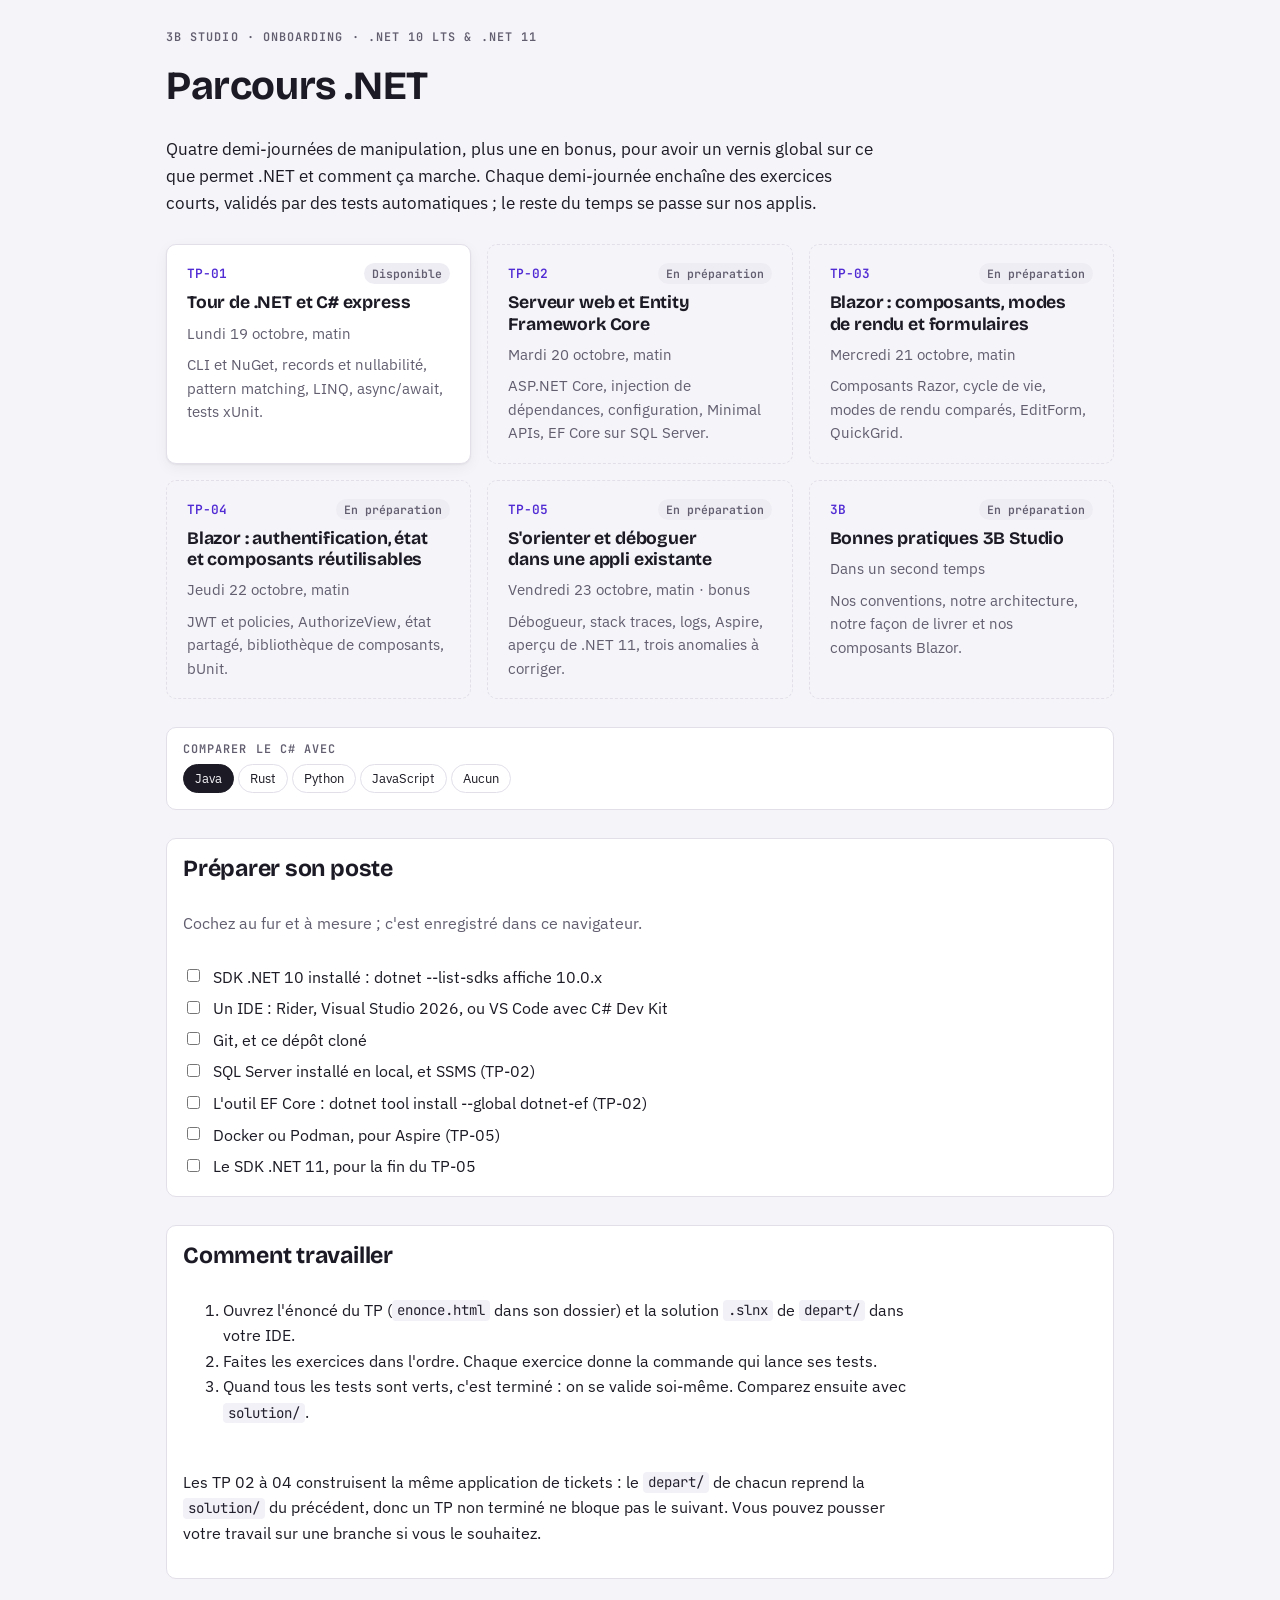
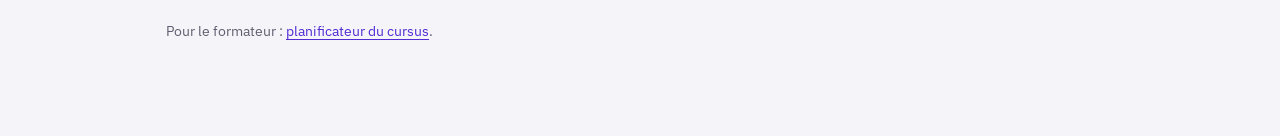
==== index.html @ cf106f36 "Passe les énoncés en HTML interactif, avec comparaison de langages - index.html : page d'accueil du " ====
<!doctype html>
<html lang="fr">
<head>
<meta charset="utf-8">
<meta name="viewport" content="width=device-width, initial-scale=1, viewport-fit=cover">
<title>Parcours .NET 3B Studio</title>
<meta name="claude:viewport-fit-sides" content="cover">
<link rel="preconnect" href="https://fonts.googleapis.com">
<link rel="preconnect" href="https://fonts.gstatic.com" crossorigin>
<link rel="stylesheet" href="https://fonts.googleapis.com/css2?family=Bricolage+Grotesque:opsz,wght@12..96,600;12..96,700&family=IBM+Plex+Sans:wght@400;500;600&family=JetBrains+Mono:wght@400;600&display=swap">
<link rel="stylesheet" href="assets/enonce.css">
</head>
<body data-tp="home">
<div class="page single">
  <main>
    <header class="intro">
      <div class="eyebrow">3B Studio · onboarding · .NET 10 LTS &amp; .NET 11</div>
      <h1>Parcours .NET</h1>
      <p>Quatre demi-journées de manipulation, plus une en bonus, pour avoir un vernis global sur ce que permet .NET et comment ça marche. Chaque demi-journée enchaîne des exercices courts, validés par des tests automatiques ; le reste du temps se passe sur nos applis.</p>
    </header>

    <section class="cards" id="labs" aria-label="Les TP"></section>

    <div class="panel compare-picker"></div>

    <section class="panel">
      <h2>Préparer son poste</h2>
      <p class="muted">Cochez au fur et à mesure ; c'est enregistré dans ce navigateur.</p>
      <ul class="checklist" id="setup"></ul>
    </section>

    <section class="panel">
      <h2>Comment travailler</h2>
      <ol>
        <li>Ouvrez l'énoncé du TP (<code>enonce.html</code> dans son dossier) et la solution <code>.slnx</code> de <code>depart/</code> dans votre IDE.</li>
        <li>Faites les exercices dans l'ordre. Chaque exercice donne la commande qui lance ses tests.</li>
        <li>Quand tous les tests sont verts, c'est terminé : on se valide soi-même. Comparez ensuite avec <code>solution/</code>.</li>
      </ol>
      <p>Les TP 02 à 04 construisent la même application de tickets : le <code>depart/</code> de chacun reprend la <code>solution/</code> du précédent, donc un TP non terminé ne bloque pas le suivant. Vous pouvez pousser votre travail sur une branche si vous le souhaitez.</p>
    </section>

    <p class="muted" style="font-size:.85rem">Pour le formateur : <a href="planning/plan-tp.html">planificateur du cursus</a>.</p>
  </main>
</div>

<script>
(() => {
  "use strict";
  const labs = [
    { code: "TP-01", key: "tp-01", exercises: 7, href: "tp-01-tour-csharp/enonce.html", when: "Lundi 19 octobre, matin", title: "Tour de .NET et C# express", text: "CLI et NuGet, records et nullabilité, pattern matching, LINQ, async/await, tests xUnit." },
    { code: "TP-02", key: "tp-02", exercises: 8, href: "", when: "Mardi 20 octobre, matin", title: "Serveur web et Entity Framework Core", text: "ASP.NET Core, injection de dépendances, configuration, Minimal APIs, EF Core sur SQL Server." },
    { code: "TP-03", key: "tp-03", exercises: 7, href: "", when: "Mercredi 21 octobre, matin", title: "Blazor : composants, modes de rendu et formulaires", text: "Composants Razor, cycle de vie, modes de rendu comparés, EditForm, QuickGrid." },
    { code: "TP-04", key: "tp-04", exercises: 7, href: "", when: "Jeudi 22 octobre, matin", title: "Blazor : authentification, état et composants réutilisables", text: "JWT et policies, AuthorizeView, état partagé, bibliothèque de composants, bUnit." },
    { code: "TP-05", key: "tp-05", exercises: 6, href: "", when: "Vendredi 23 octobre, matin · bonus", title: "S'orienter et déboguer dans une appli existante", text: "Débogueur, stack traces, logs, Aspire, aperçu de .NET 11, trois anomalies à corriger." },
    { code: "3B", key: "3b", exercises: 0, href: "", when: "Dans un second temps", title: "Bonnes pratiques 3B Studio", text: "Nos conventions, notre architecture, notre façon de livrer et nos composants Blazor." },
  ];
  const setup = [
    "SDK .NET 10 installé : dotnet --list-sdks affiche 10.0.x",
    "Un IDE : Rider, Visual Studio 2026, ou VS Code avec C# Dev Kit",
    "Git, et ce dépôt cloné",
    "SQL Server installé en local, et SSMS (TP-02)",
    "L'outil EF Core : dotnet tool install --global dotnet-ef (TP-02)",
    "Docker ou Podman, pour Aspire (TP-05)",
    "Le SDK .NET 11, pour la fin du TP-05",
  ];
  const read = key => { try { return JSON.parse(localStorage.getItem(key) || "null"); } catch (e) { return null; } };
  const esc = value => String(value).replace(/[&<>"]/g, c => ({ "&": "&amp;", "<": "&lt;", ">": "&gt;", '"': "&quot;" }[c]));

  document.getElementById("labs").innerHTML = labs.map(lab => {
    const saved = read(`tpnet:${lab.key}:v1`);
    const done = saved && saved.done ? Object.values(saved.done).filter(Boolean).length : 0;
    const status = lab.href
      ? `<span class="status ${done && done >= lab.exercises ? "ready" : ""}">${done ? `${done} / ${lab.exercises} faits` : "Disponible"}</span>`
      : `<span class="status">En préparation</span>`;
    const inner = `<div class="top"><span class="code">${esc(lab.code)}</span>${status}</div>
      <h3>${esc(lab.title)}</h3><p>${esc(lab.when)}</p><p>${esc(lab.text)}</p>`;
    return lab.href ? `<a class="card" href="${esc(lab.href)}">${inner}</a>` : `<div class="card soon">${inner}</div>`;
  }).join("");

  const checked = read("tpnet:setup:v1") || {};
  const list = document.getElementById("setup");
  list.innerHTML = setup.map((item, i) => `<li><label><input type="checkbox" data-setup="${i}" ${checked[i] ? "checked" : ""}> <span>${esc(item)}</span></label></li>`).join("");
  list.addEventListener("change", event => {
    checked[event.target.dataset.setup] = event.target.checked;
    try { localStorage.setItem("tpnet:setup:v1", JSON.stringify(checked)); } catch (e) { /* ignore */ }
  });
})();
</script>
<script src="assets/enonce.js"></script>
</body>
</html>
---- assets/enonce.css ----
/*
  Shared stylesheet for every lab statement (tp-XX/enonce.html) and the course home page (index.html).
  Layout: a sticky side panel (exercises, progress) next to a reading column of about 72 characters.
*/
:root {
  --bg: #f5f4f8;
  --surface: #ffffff;
  --sunken: #efedf4;
  --ink: #1c1a24;
  --muted: #625e70;
  --line: #e2dfe9;
  --accent: #512bd4;
  --accent-soft: #ece7fb;
  --accent-ink: #ffffff;
  --done: #137a3a;
  --done-soft: #e4f4ea;
  --warn: #9a5b00;
  --warn-soft: #fbf0dc;
  --code-bg: #f3f1f8;
  --code-ink: #24212e;
  --hl-keyword: #6f2fd6;
  --hl-string: #0f7a52;
  --hl-number: #a34a00;
  --hl-comment: #7d7890;
  --hl-type: #1f5fd6;
  --hl-attr: #9b2c6b;
  --shadow: 0 1px 2px rgb(28 26 36 / .06), 0 4px 14px rgb(28 26 36 / .05);
  --f-display: "Bricolage Grotesque", "Segoe UI", system-ui, sans-serif;
  --f-body: "IBM Plex Sans", "Segoe UI", system-ui, sans-serif;
  --f-mono: "JetBrains Mono", ui-monospace, "Cascadia Code", Consolas, monospace;
  --r: 10px;
}
@media (prefers-color-scheme: dark) {
  :root:not([data-theme="light"]) {
    --bg: #131118; --surface: #1c1a23; --sunken: #17151d; --ink: #ecebf2; --muted: #a29eb1; --line: #2f2c3a;
    --accent: #a08bf5; --accent-soft: #2a2343; --accent-ink: #15121f; --done: #4cc27a; --done-soft: #16301f;
    --warn: #e3a13a; --warn-soft: #33270f; --code-bg: #17151e; --code-ink: #e4e1ee;
    --hl-keyword: #b49cff; --hl-string: #6fd3a2; --hl-number: #f0a661; --hl-comment: #8a859c; --hl-type: #7fb0ff; --hl-attr: #f08ac0;
    --shadow: 0 1px 2px rgb(0 0 0 / .3);
    color-scheme: dark;
  }
}
:root[data-theme="dark"] {
  --bg: #131118; --surface: #1c1a23; --sunken: #17151d; --ink: #ecebf2; --muted: #a29eb1; --line: #2f2c3a;
  --accent: #a08bf5; --accent-soft: #2a2343; --accent-ink: #15121f; --done: #4cc27a; --done-soft: #16301f;
  --warn: #e3a13a; --warn-soft: #33270f; --code-bg: #17151e; --code-ink: #e4e1ee;
  --hl-keyword: #b49cff; --hl-string: #6fd3a2; --hl-number: #f0a661; --hl-comment: #8a859c; --hl-type: #7fb0ff; --hl-attr: #f08ac0;
  --shadow: 0 1px 2px rgb(0 0 0 / .3);
  color-scheme: dark;
}

*, *::before, *::after { box-sizing: border-box; }
html { scroll-padding-top: 16px; }
body { margin: 0; background: var(--bg); color: var(--ink); font: 16px/1.6 var(--f-body); }
:focus-visible { outline: 2px solid var(--accent); outline-offset: 2px; }
a { color: var(--accent); text-underline-offset: 3px; }
h1, h2, h3 { font-family: var(--f-display); letter-spacing: -.01em; text-wrap: balance; line-height: 1.2; }
h1 { font-size: clamp(1.8rem, 4vw, 2.5rem); margin: .2em 0 .4em; }
h2 { font-size: 1.45rem; margin: 0; }
h3 { font-size: 1.08rem; margin: 1.6em 0 .4em; }
p, li { max-width: 72ch; }
code { font-family: var(--f-mono); font-size: .88em; background: var(--code-bg); color: var(--code-ink); padding: .1em .35em; border-radius: 4px; }
:not(pre) > code { overflow-wrap: anywhere; }
kbd { font-family: var(--f-mono); font-size: .85em; border: 1px solid var(--line); border-bottom-width: 2px; border-radius: 4px; padding: 0 .35em; background: var(--surface); }
table { border-collapse: collapse; width: 100%; font-size: .93rem; }
th, td { text-align: left; padding: 8px 10px; border-bottom: 1px solid var(--line); vertical-align: top; }
th { font: 600 .72rem/1.2 var(--f-mono); letter-spacing: .07em; text-transform: uppercase; color: var(--muted); }
.table-wrap { overflow-x: auto; margin: 1em 0; }
button { font: inherit; color: inherit; cursor: pointer; }

.eyebrow { font: 600 .74rem/1 var(--f-mono); letter-spacing: .09em; text-transform: uppercase; color: var(--muted); }
.muted { color: var(--muted); }

/* Page layout */
.page { display: grid; grid-template-columns: 270px minmax(0, 1fr); gap: 40px; max-width: 1180px; margin: 0 auto;
  padding-block: 32px 80px; padding-left: max(16px, env(safe-area-inset-left, 0px)); padding-right: max(16px, env(safe-area-inset-right, 0px)); }
.page.single { grid-template-columns: minmax(0, 1fr); max-width: 980px; }
main { min-width: 0; display: grid; gap: 28px; align-content: start; }
/* Grid children default to min-width: auto and would grow to fit wide code blocks. */
main > *, .intro > *, .panel > *, .side > *, .exercise > * { min-width: 0; }
.intro { display: grid; gap: 10px; }
.intro p { margin: 0; font-size: 1.05rem; }

/* Side panel */
.side { position: sticky; top: 16px; align-self: start; display: grid; gap: 16px; max-height: calc(100vh - 32px); overflow: auto; }
.side .home { font-size: .88rem; text-decoration: none; }
.panel { background: var(--surface); border: 1px solid var(--line); border-radius: var(--r); padding: 16px; display: grid; gap: 12px; }
.progress-num { font: 700 1.6rem/1 var(--f-display); font-variant-numeric: tabular-nums; }
.bar { height: 8px; border-radius: 99px; background: var(--sunken); overflow: hidden; }
.bar i { display: block; height: 100%; background: var(--done); width: 0; transition: width .3s; }
@media (prefers-reduced-motion: reduce) { .bar i { transition: none; } }
.toc { list-style: none; padding: 0; margin: 0; display: grid; gap: 2px; }
.toc a { display: grid; grid-template-columns: 20px minmax(0, 1fr) auto; gap: 8px; align-items: baseline; padding: 6px 8px; border-radius: 7px; color: var(--ink); text-decoration: none; font-size: .9rem; line-height: 1.35; }
.toc a:hover { background: var(--sunken); }
.toc a.current { background: var(--accent-soft); }
.toc .n { font: 600 .78rem var(--f-mono); color: var(--accent); }
.toc .t { font: .75rem var(--f-mono); color: var(--muted); white-space: nowrap; }
.toc li.done .n::before { content: "✓"; color: var(--done); }
.toc li.done .n span { display: none; }
.toc li.done .label { color: var(--muted); text-decoration: line-through; text-decoration-color: var(--line); }
.side-actions { display: flex; flex-wrap: wrap; gap: 6px; }

/* Buttons */
.btn { border: 1px solid var(--line); background: var(--surface); border-radius: 8px; padding: 6px 12px; font-size: .86rem; font-weight: 500; display: inline-flex; gap: 6px; align-items: center; }
.btn:hover { border-color: var(--accent); }
.btn.primary { background: var(--accent); border-color: var(--accent); color: var(--accent-ink); }
.btn.ghost { border-color: transparent; background: transparent; color: var(--muted); }
.btn.ghost:hover { background: var(--sunken); color: var(--ink); }

/* Exercise card */
.exercise { background: var(--surface); border: 1px solid var(--line); border-radius: var(--r); box-shadow: var(--shadow); padding: 22px 26px 26px; scroll-margin-top: 16px; }
.exercise.is-done { border-color: color-mix(in srgb, var(--done) 45%, var(--line)); }
.ex-head { display: flex; flex-wrap: wrap; align-items: center; justify-content: space-between; gap: 10px 16px; margin-bottom: 6px; }
.ex-head .num { font: 600 .78rem var(--f-mono); color: var(--accent); letter-spacing: .06em; text-transform: uppercase; }
.ex-tools { display: flex; flex-wrap: wrap; gap: 8px; align-items: center; }
.chip { font: 500 .78rem var(--f-mono); padding: 4px 9px; border-radius: 99px; background: var(--sunken); color: var(--muted); white-space: nowrap; font-variant-numeric: tabular-nums; }
.chip.over { background: var(--warn-soft); color: var(--warn); }
.done-toggle { display: inline-flex; align-items: center; gap: 7px; font-size: .86rem; font-weight: 600; border: 1px solid var(--line); border-radius: 8px; padding: 5px 11px; cursor: pointer; }
.done-toggle input { accent-color: var(--done); width: 16px; height: 16px; margin: 0; }
.is-done .done-toggle { background: var(--done-soft); border-color: transparent; color: var(--done); }
.timer { font-variant-numeric: tabular-nums; }
.timer.running { border-color: var(--accent); color: var(--accent); }
.exercise > *:last-child { margin-bottom: 0; }
.exercise ol, .exercise ul { padding-left: 1.3em; }
.exercise li + li { margin-top: .3em; }

/* Test command */
.tests { margin: 14px 0; padding: 12px 14px; border-radius: 8px; background: var(--accent-soft); display: grid; gap: 6px; }
.tests .lbl { font: 600 .72rem var(--f-mono); letter-spacing: .07em; text-transform: uppercase; color: var(--accent); }
.tests pre { margin: 0; background: var(--surface); }

/* Code blocks */
pre { position: relative; margin: 1em 0; padding: 34px 16px 14px; background: var(--code-bg); color: var(--code-ink); border-radius: 8px; overflow-x: auto; font: .84rem/1.55 var(--f-mono); }
pre code { background: none; padding: 0; font-size: inherit; color: inherit; }
.copy { position: absolute; top: 6px; right: 6px; font: 500 .72rem var(--f-mono); padding: 3px 8px; border-radius: 6px; border: 1px solid var(--line); background: var(--surface); color: var(--muted); opacity: .85; }
.copy:hover { opacity: 1; color: var(--ink); }
.hljs-keyword, .hljs-built_in, .hljs-literal { color: var(--hl-keyword); }
.hljs-string, .hljs-char { color: var(--hl-string); }
.hljs-number { color: var(--hl-number); }
.hljs-comment { color: var(--hl-comment); font-style: italic; }
.hljs-title, .hljs-type, .hljs-class .hljs-title, .hljs-title.class_ { color: var(--hl-type); }
.hljs-attr, .hljs-attribute, .hljs-meta, .hljs-tag .hljs-name, .hljs-name { color: var(--hl-attr); }
.hljs-variable, .hljs-params { color: inherit; }

/* Hints, answers and reveals */
details { border: 1px solid var(--line); border-radius: 8px; margin: .8em 0; background: var(--surface); }
details > summary { cursor: pointer; padding: 9px 14px; font-weight: 600; font-size: .92rem; list-style: none; display: flex; gap: 8px; align-items: center; }
details > summary::-webkit-details-marker { display: none; }
details > summary::before { content: "›"; font-family: var(--f-mono); color: var(--accent); transition: transform .15s; }
details[open] > summary::before { transform: rotate(90deg); }
@media (prefers-reduced-motion: reduce) { details > summary::before { transition: none; } }
details > :not(summary) { margin-left: 14px; margin-right: 14px; }
details > :last-child { margin-bottom: 12px; }
details.hint > summary { color: var(--warn); }
details.answer > summary { color: var(--done); }
.hints { display: grid; gap: 0; }
.hints details[aria-disabled="true"] > summary { opacity: .5; cursor: not-allowed; }

/* Bridge from Java / Rust / JS */
.bridge { margin: 1.2em 0 0; border-left: 3px solid var(--accent); padding: 4px 0 4px 16px; }
.bridge > .lbl { font: 600 .72rem var(--f-mono); letter-spacing: .07em; text-transform: uppercase; color: var(--accent); }
.bridge p { margin: .3em 0; }

/* Side-by-side comparison: C# always on the left, the chosen language on the right */
.compare { display: grid; grid-template-columns: repeat(auto-fit, minmax(280px, 1fr)); gap: 10px; margin-top: .7em; }
.compare figure { margin: 0; min-width: 0; display: grid; gap: 4px; align-content: start; }
.compare figcaption { font: 600 .72rem var(--f-mono); letter-spacing: .06em; text-transform: uppercase; color: var(--muted); }
.compare figure.cs figcaption { color: var(--accent); }
.compare pre { margin: 0; height: 100%; }
.compare .missing { font-size: .85rem; color: var(--muted); padding: 12px 14px; border: 1px dashed var(--line); border-radius: 8px; }
.picker { display: grid; gap: 8px; }
.picker .choices { display: flex; flex-wrap: wrap; gap: 4px; }
.picker button { border: 1px solid var(--line); background: var(--surface); border-radius: 99px; padding: 3px 11px; font-size: .82rem; color: var(--ink); }
.picker button[aria-pressed="true"] { background: var(--ink); color: var(--bg); border-color: var(--ink); }
[data-lang][hidden] { display: none !important; }

/* Questions */
ol.questions > li { margin-top: .9em; }
ol.questions details { margin: .4em 0 0; }

/* Summary of the session */
.summary-table td:last-child, .summary-table th:last-child { text-align: right; font-variant-numeric: tabular-nums; }
.copybox { width: 100%; min-height: 140px; font: .8rem/1.5 var(--f-mono); border: 1px solid var(--line); border-radius: 8px; padding: 10px; background: var(--bg); color: var(--ink); }
.toast { position: fixed; left: 50%; bottom: calc(18px + env(safe-area-inset-bottom, 0px)); transform: translateX(-50%); background: var(--ink); color: var(--bg); padding: 9px 16px; border-radius: 8px; font-size: .88rem; z-index: 20; max-width: calc(100% - 32px); }

/* Course home page */
.cards { display: grid; grid-template-columns: repeat(auto-fill, minmax(280px, 1fr)); gap: 16px; }
.card { background: var(--surface); border: 1px solid var(--line); border-radius: var(--r); padding: 18px 20px; display: grid; gap: 8px; align-content: start; text-decoration: none; color: var(--ink); box-shadow: var(--shadow); }
a.card:hover { border-color: var(--accent); }
.card .top { display: flex; justify-content: space-between; gap: 8px; align-items: baseline; }
.card .code { font: 600 .8rem var(--f-mono); color: var(--accent); }
.card h3 { margin: 0; font-size: 1.1rem; }
.card p { margin: 0; font-size: .92rem; color: var(--muted); }
.card.soon { box-shadow: none; background: transparent; border-style: dashed; }
.status { font: 600 .72rem var(--f-mono); padding: 3px 8px; border-radius: 99px; background: var(--sunken); color: var(--muted); white-space: nowrap; }
.status.ready { background: var(--done-soft); color: var(--done); }
.checklist { list-style: none; padding: 0; margin: 0; display: grid; gap: 6px; }
.checklist label { display: flex; gap: 10px; align-items: flex-start; cursor: pointer; }
.checklist input { margin-top: .35em; accent-color: var(--done); }

@media (max-width: 900px) {
  .page { grid-template-columns: minmax(0, 1fr); gap: 20px; }
  .side { position: static; max-height: none; }
  .exercise { padding: 18px 16px 20px; }
}
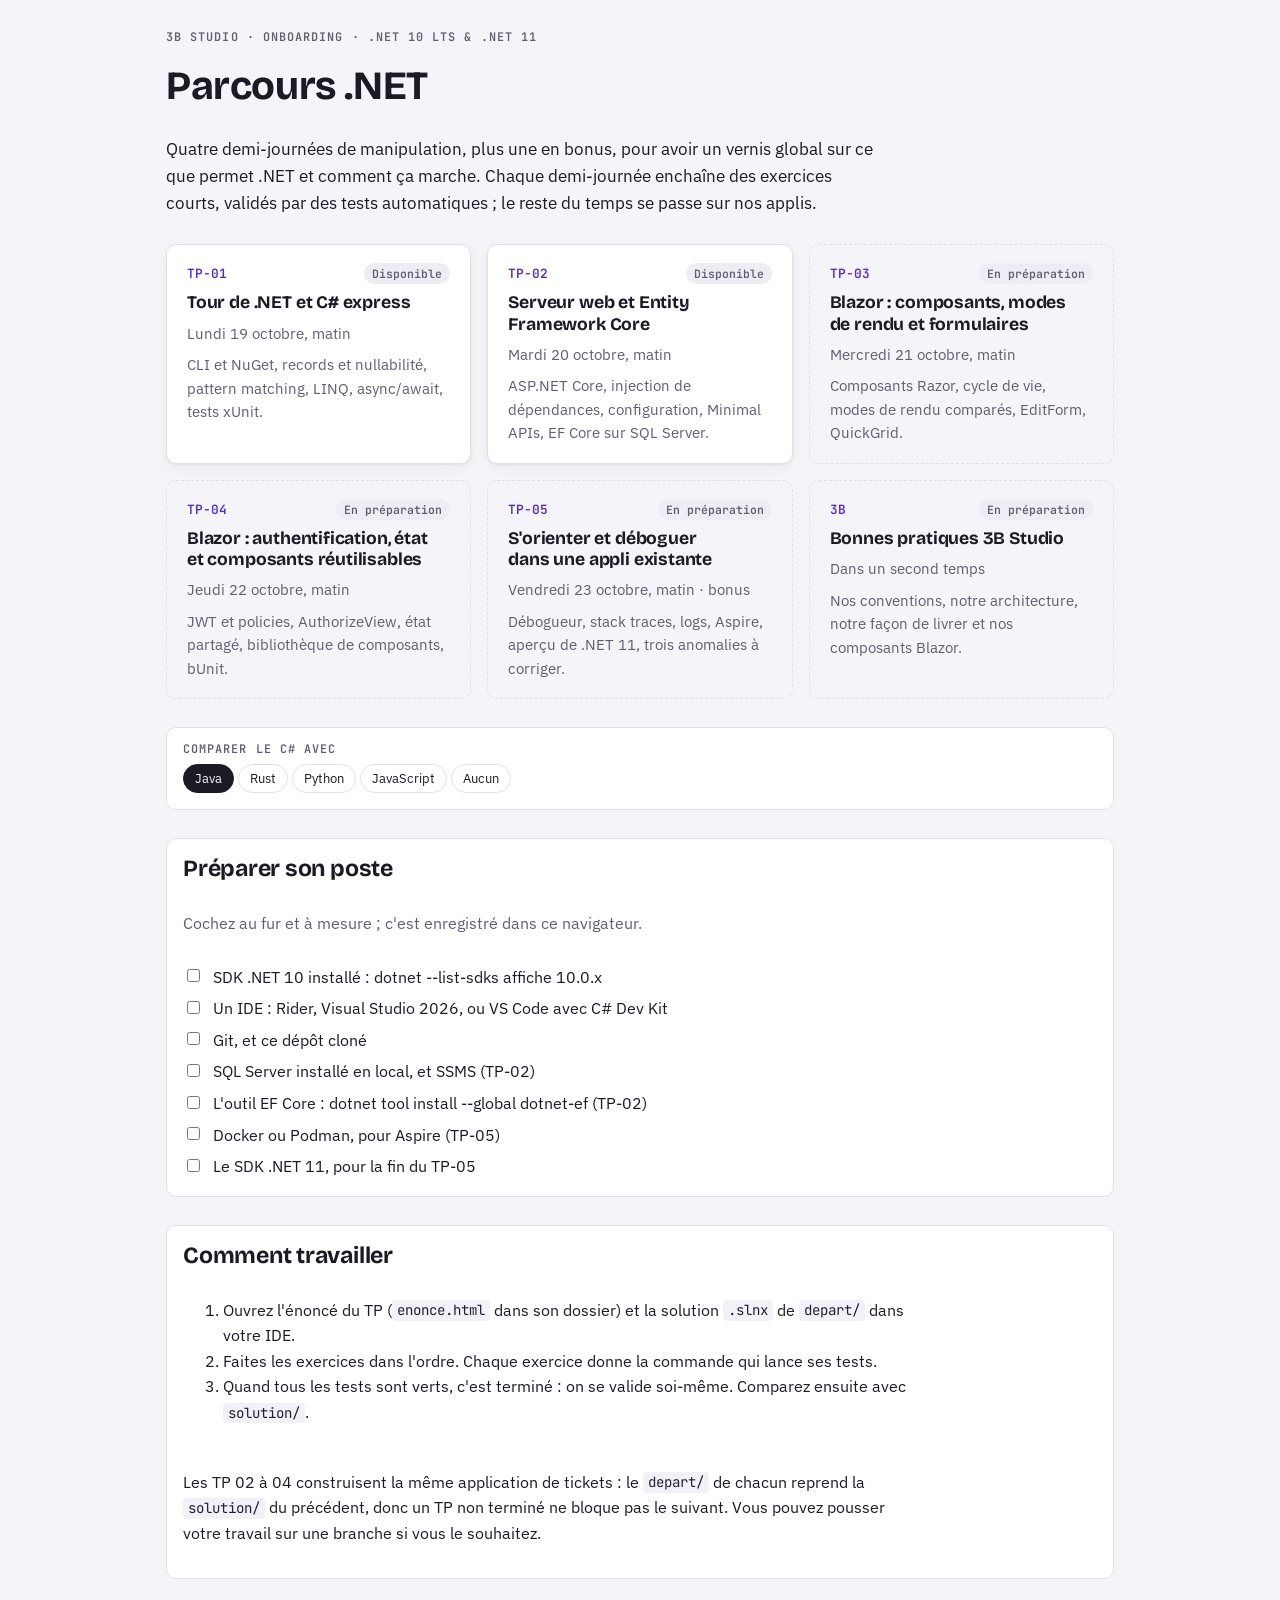
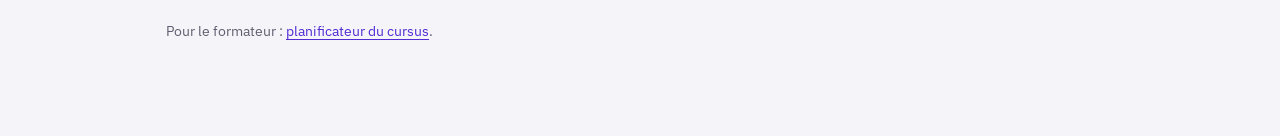
==== commit 219426a5: "Rédige le TP-02 : serveur web et Entity Framework Core - énoncé interactif des 8 exercices (middlewa" ====
--- a/index.html
+++ b/index.html
@@ -48,7 +48,7 @@
   "use strict";
   const labs = [
     { code: "TP-01", key: "tp-01", exercises: 7, href: "tp-01-tour-csharp/enonce.html", when: "Lundi 19 octobre, matin", title: "Tour de .NET et C# express", text: "CLI et NuGet, records et nullabilité, pattern matching, LINQ, async/await, tests xUnit." },
-    { code: "TP-02", key: "tp-02", exercises: 8, href: "", when: "Mardi 20 octobre, matin", title: "Serveur web et Entity Framework Core", text: "ASP.NET Core, injection de dépendances, configuration, Minimal APIs, EF Core sur SQL Server." },
+    { code: "TP-02", key: "tp-02", exercises: 8, href: "tp-02-web-ef-core/enonce.html", when: "Mardi 20 octobre, matin", title: "Serveur web et Entity Framework Core", text: "ASP.NET Core, injection de dépendances, configuration, Minimal APIs, EF Core sur SQL Server." },
     { code: "TP-03", key: "tp-03", exercises: 7, href: "", when: "Mercredi 21 octobre, matin", title: "Blazor : composants, modes de rendu et formulaires", text: "Composants Razor, cycle de vie, modes de rendu comparés, EditForm, QuickGrid." },
     { code: "TP-04", key: "tp-04", exercises: 7, href: "", when: "Jeudi 22 octobre, matin", title: "Blazor : authentification, état et composants réutilisables", text: "JWT et policies, AuthorizeView, état partagé, bibliothèque de composants, bUnit." },
     { code: "TP-05", key: "tp-05", exercises: 6, href: "", when: "Vendredi 23 octobre, matin · bonus", title: "S'orienter et déboguer dans une appli existante", text: "Débogueur, stack traces, logs, Aspire, aperçu de .NET 11, trois anomalies à corriger." },
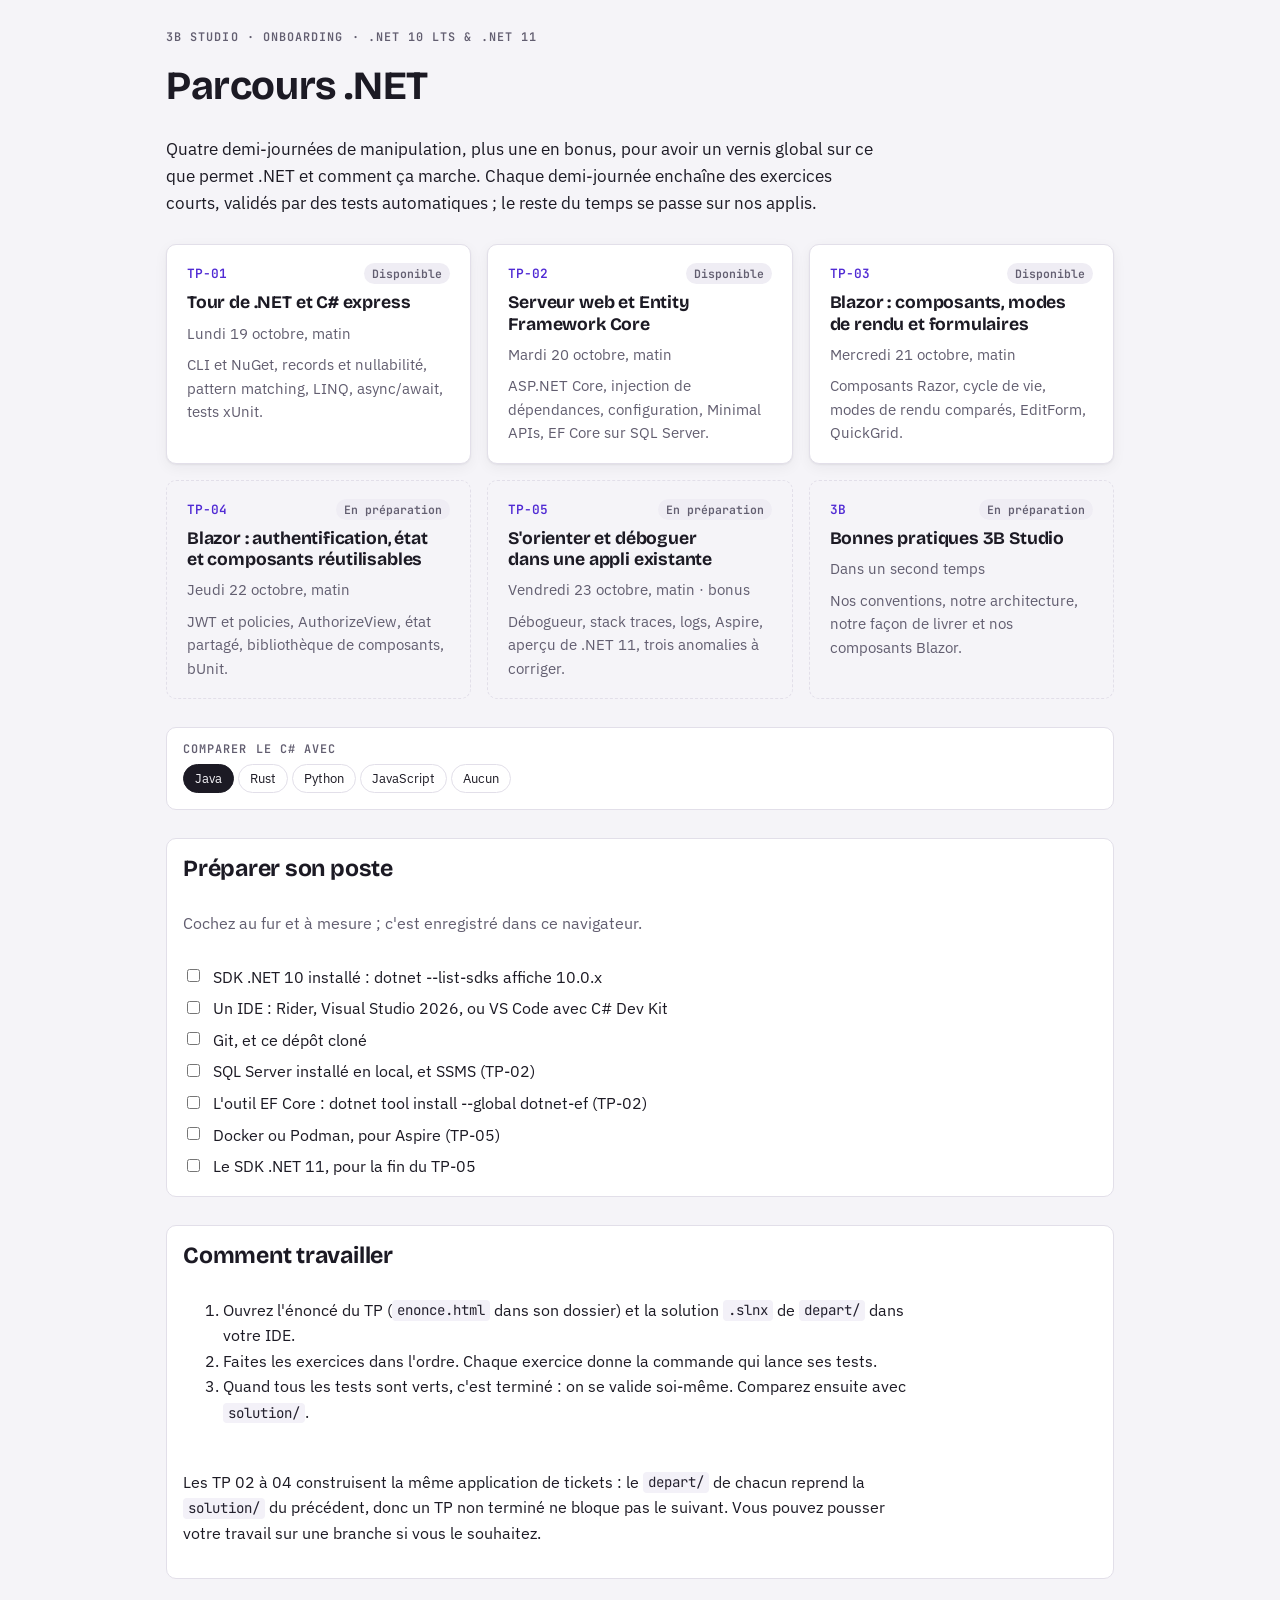
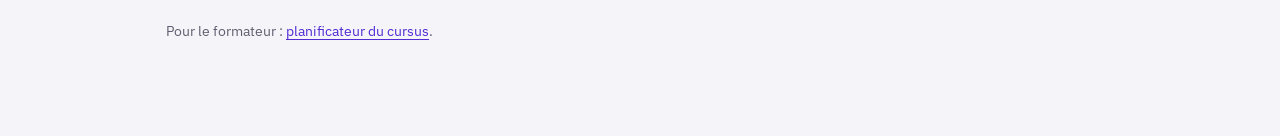
==== commit ebc1fcc3: "Rédige le TP-03 : Blazor, composants, modes de rendu et formulaires - énoncé interactif des 7 exerci" ====
--- a/index.html
+++ b/index.html
@@ -49,7 +49,7 @@
   const labs = [
     { code: "TP-01", key: "tp-01", exercises: 7, href: "tp-01-tour-csharp/enonce.html", when: "Lundi 19 octobre, matin", title: "Tour de .NET et C# express", text: "CLI et NuGet, records et nullabilité, pattern matching, LINQ, async/await, tests xUnit." },
     { code: "TP-02", key: "tp-02", exercises: 8, href: "tp-02-web-ef-core/enonce.html", when: "Mardi 20 octobre, matin", title: "Serveur web et Entity Framework Core", text: "ASP.NET Core, injection de dépendances, configuration, Minimal APIs, EF Core sur SQL Server." },
-    { code: "TP-03", key: "tp-03", exercises: 7, href: "", when: "Mercredi 21 octobre, matin", title: "Blazor : composants, modes de rendu et formulaires", text: "Composants Razor, cycle de vie, modes de rendu comparés, EditForm, QuickGrid." },
+    { code: "TP-03", key: "tp-03", exercises: 7, href: "tp-03-blazor-composants/enonce.html", when: "Mercredi 21 octobre, matin", title: "Blazor : composants, modes de rendu et formulaires", text: "Composants Razor, cycle de vie, modes de rendu comparés, EditForm, QuickGrid." },
     { code: "TP-04", key: "tp-04", exercises: 7, href: "", when: "Jeudi 22 octobre, matin", title: "Blazor : authentification, état et composants réutilisables", text: "JWT et policies, AuthorizeView, état partagé, bibliothèque de composants, bUnit." },
     { code: "TP-05", key: "tp-05", exercises: 6, href: "", when: "Vendredi 23 octobre, matin · bonus", title: "S'orienter et déboguer dans une appli existante", text: "Débogueur, stack traces, logs, Aspire, aperçu de .NET 11, trois anomalies à corriger." },
     { code: "3B", key: "3b", exercises: 0, href: "", when: "Dans un second temps", title: "Bonnes pratiques 3B Studio", text: "Nos conventions, notre architecture, notre façon de livrer et nos composants Blazor." },
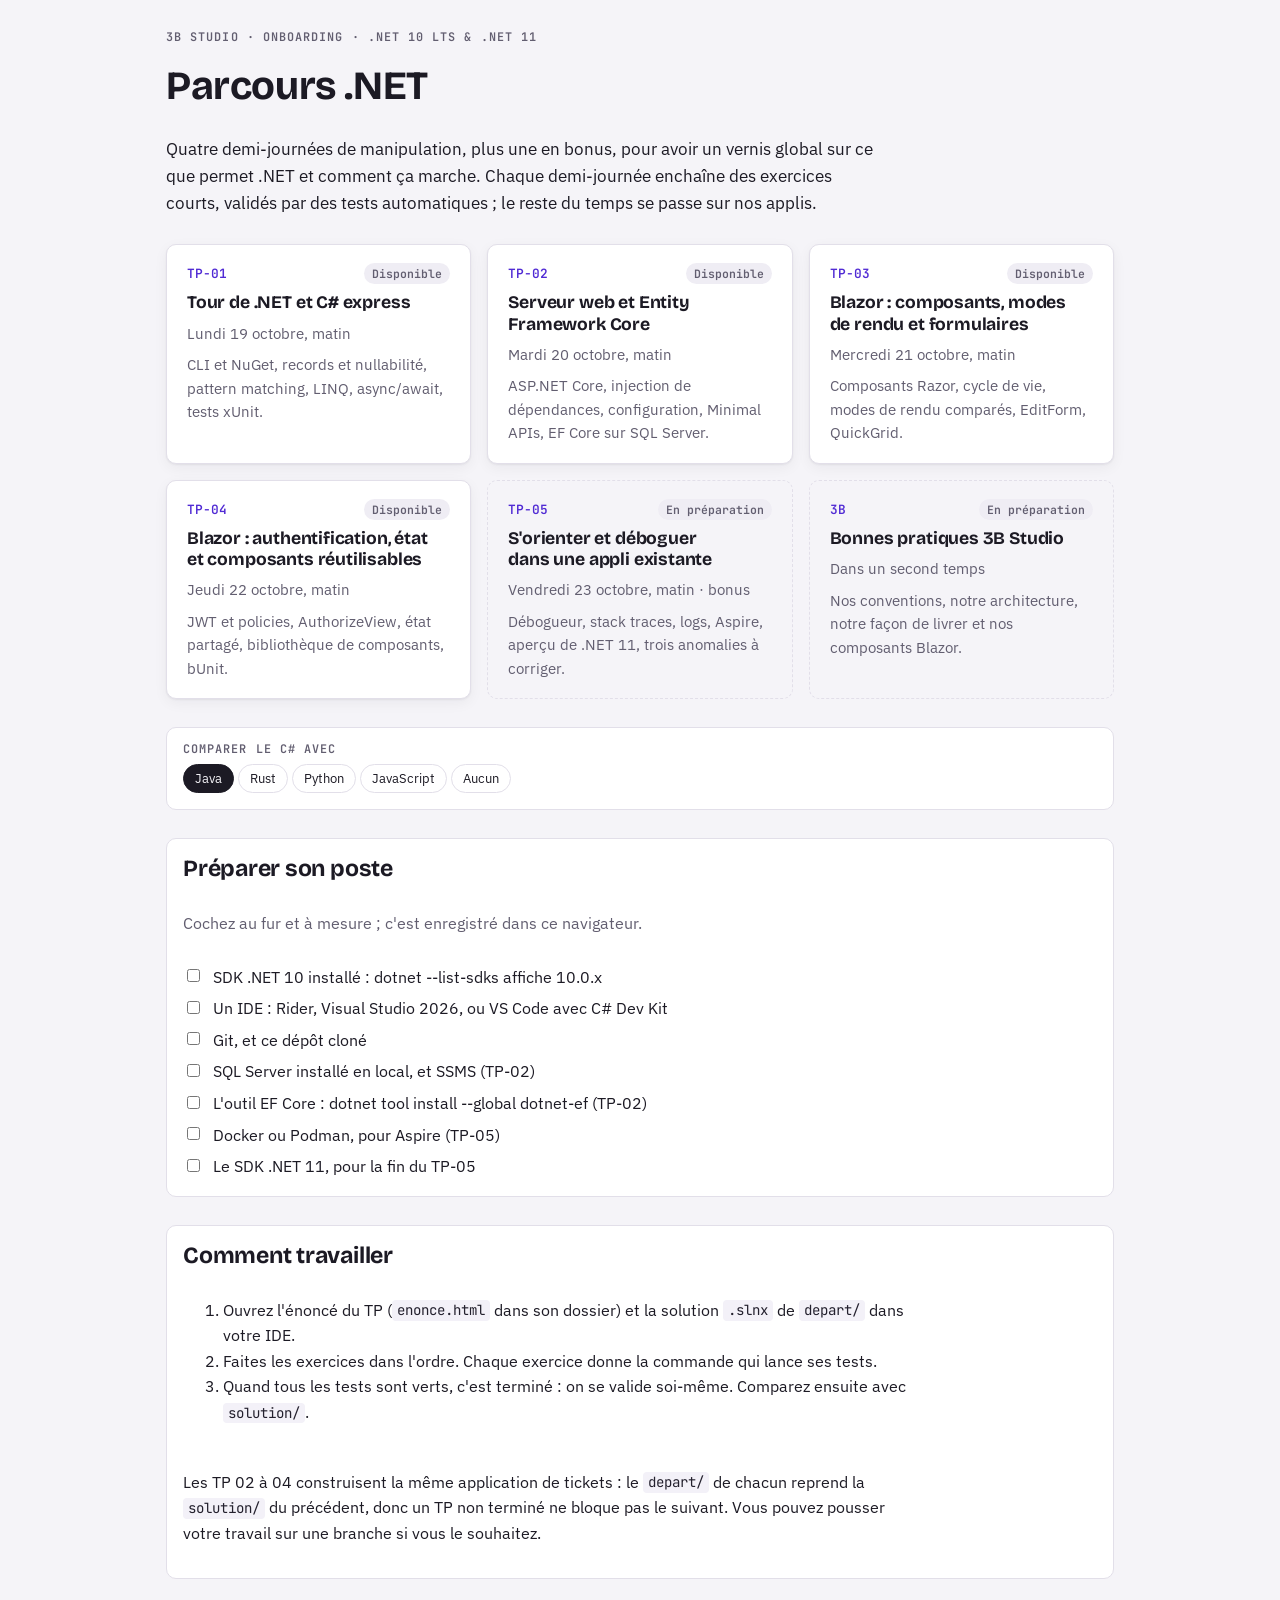
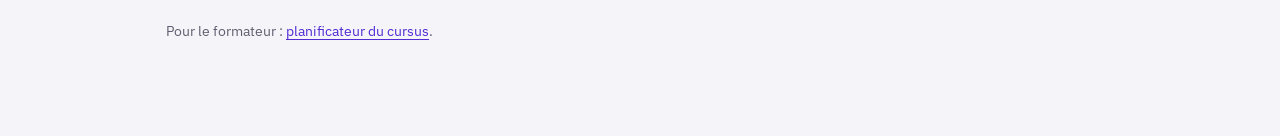
==== commit 26f7aced: "Write TP-04: Blazor authentication, state and reusable components JWT bearer on the API with an admi" ====
--- a/index.html
+++ b/index.html
@@ -50,7 +50,7 @@
     { code: "TP-01", key: "tp-01", exercises: 7, href: "tp-01-tour-csharp/enonce.html", when: "Lundi 19 octobre, matin", title: "Tour de .NET et C# express", text: "CLI et NuGet, records et nullabilité, pattern matching, LINQ, async/await, tests xUnit." },
     { code: "TP-02", key: "tp-02", exercises: 8, href: "tp-02-web-ef-core/enonce.html", when: "Mardi 20 octobre, matin", title: "Serveur web et Entity Framework Core", text: "ASP.NET Core, injection de dépendances, configuration, Minimal APIs, EF Core sur SQL Server." },
     { code: "TP-03", key: "tp-03", exercises: 7, href: "tp-03-blazor-composants/enonce.html", when: "Mercredi 21 octobre, matin", title: "Blazor : composants, modes de rendu et formulaires", text: "Composants Razor, cycle de vie, modes de rendu comparés, EditForm, QuickGrid." },
-    { code: "TP-04", key: "tp-04", exercises: 7, href: "", when: "Jeudi 22 octobre, matin", title: "Blazor : authentification, état et composants réutilisables", text: "JWT et policies, AuthorizeView, état partagé, bibliothèque de composants, bUnit." },
+    { code: "TP-04", key: "tp-04", exercises: 7, href: "tp-04-blazor-auth-etat/enonce.html", when: "Jeudi 22 octobre, matin", title: "Blazor : authentification, état et composants réutilisables", text: "JWT et policies, AuthorizeView, état partagé, bibliothèque de composants, bUnit." },
     { code: "TP-05", key: "tp-05", exercises: 6, href: "", when: "Vendredi 23 octobre, matin · bonus", title: "S'orienter et déboguer dans une appli existante", text: "Débogueur, stack traces, logs, Aspire, aperçu de .NET 11, trois anomalies à corriger." },
     { code: "3B", key: "3b", exercises: 0, href: "", when: "Dans un second temps", title: "Bonnes pratiques 3B Studio", text: "Nos conventions, notre architecture, notre façon de livrer et nos composants Blazor." },
   ];
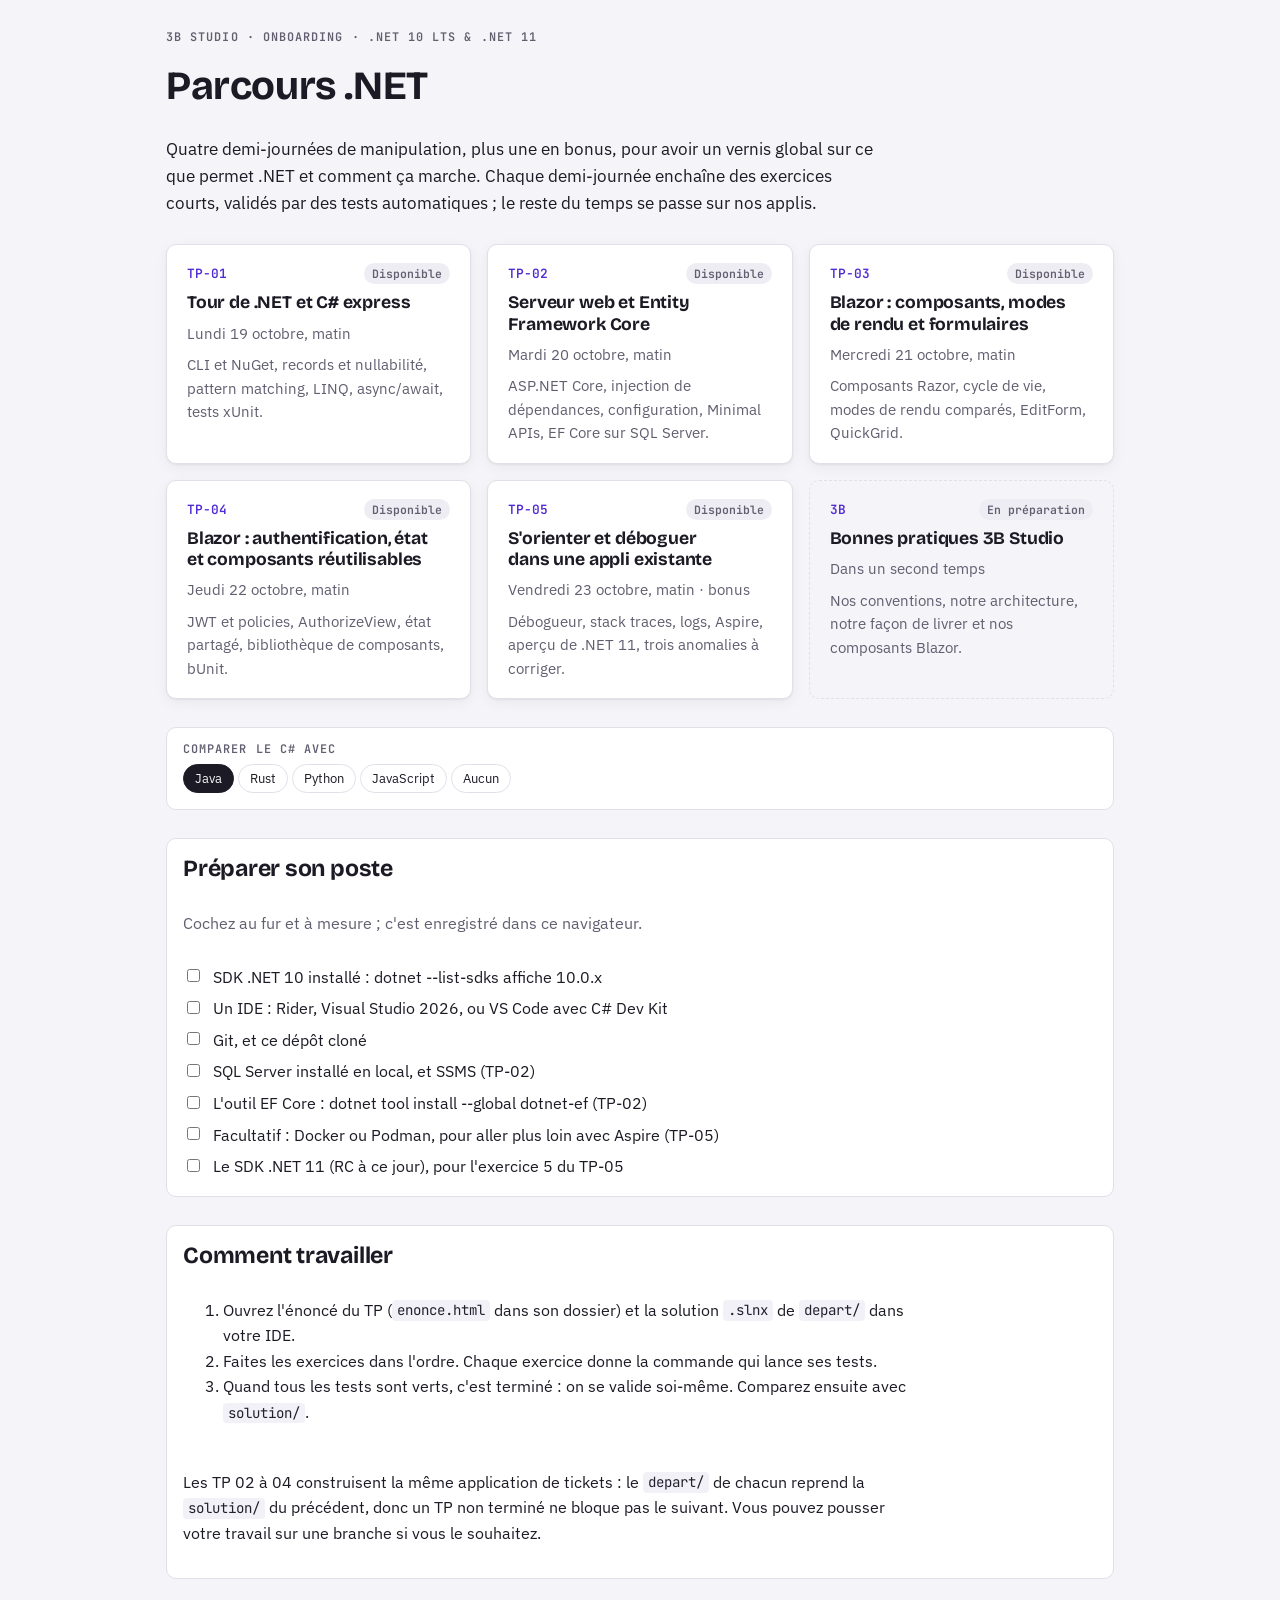
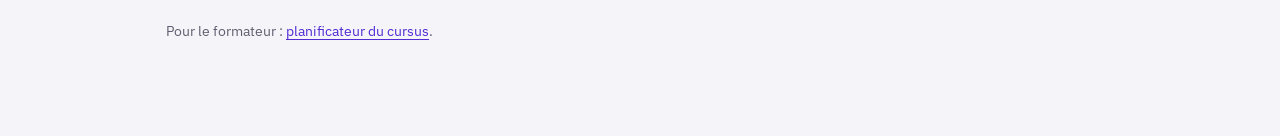
==== commit 950153a2: "Write TP-05: debugging an existing app, Aspire and a C# 15 preview The Tickets app from TP-04, exten" ====
--- a/index.html
+++ b/index.html
@@ -51,7 +51,7 @@
     { code: "TP-02", key: "tp-02", exercises: 8, href: "tp-02-web-ef-core/enonce.html", when: "Mardi 20 octobre, matin", title: "Serveur web et Entity Framework Core", text: "ASP.NET Core, injection de dépendances, configuration, Minimal APIs, EF Core sur SQL Server." },
     { code: "TP-03", key: "tp-03", exercises: 7, href: "tp-03-blazor-composants/enonce.html", when: "Mercredi 21 octobre, matin", title: "Blazor : composants, modes de rendu et formulaires", text: "Composants Razor, cycle de vie, modes de rendu comparés, EditForm, QuickGrid." },
     { code: "TP-04", key: "tp-04", exercises: 7, href: "tp-04-blazor-auth-etat/enonce.html", when: "Jeudi 22 octobre, matin", title: "Blazor : authentification, état et composants réutilisables", text: "JWT et policies, AuthorizeView, état partagé, bibliothèque de composants, bUnit." },
-    { code: "TP-05", key: "tp-05", exercises: 6, href: "", when: "Vendredi 23 octobre, matin · bonus", title: "S'orienter et déboguer dans une appli existante", text: "Débogueur, stack traces, logs, Aspire, aperçu de .NET 11, trois anomalies à corriger." },
+    { code: "TP-05", key: "tp-05", exercises: 6, href: "tp-05-bonus-debogage/enonce.html", when: "Vendredi 23 octobre, matin · bonus", title: "S'orienter et déboguer dans une appli existante", text: "Débogueur, stack traces, logs, Aspire, aperçu de .NET 11, trois anomalies à corriger." },
     { code: "3B", key: "3b", exercises: 0, href: "", when: "Dans un second temps", title: "Bonnes pratiques 3B Studio", text: "Nos conventions, notre architecture, notre façon de livrer et nos composants Blazor." },
   ];
   const setup = [
@@ -60,8 +60,8 @@
     "Git, et ce dépôt cloné",
     "SQL Server installé en local, et SSMS (TP-02)",
     "L'outil EF Core : dotnet tool install --global dotnet-ef (TP-02)",
-    "Docker ou Podman, pour Aspire (TP-05)",
-    "Le SDK .NET 11, pour la fin du TP-05",
+    "Facultatif : Docker ou Podman, pour aller plus loin avec Aspire (TP-05)",
+    "Le SDK .NET 11 (RC à ce jour), pour l'exercice 5 du TP-05",
   ];
   const read = key => { try { return JSON.parse(localStorage.getItem(key) || "null"); } catch (e) { return null; } };
   const esc = value => String(value).replace(/[&<>"]/g, c => ({ "&": "&amp;", "<": "&lt;", ">": "&gt;", '"': "&quot;" }[c]));
